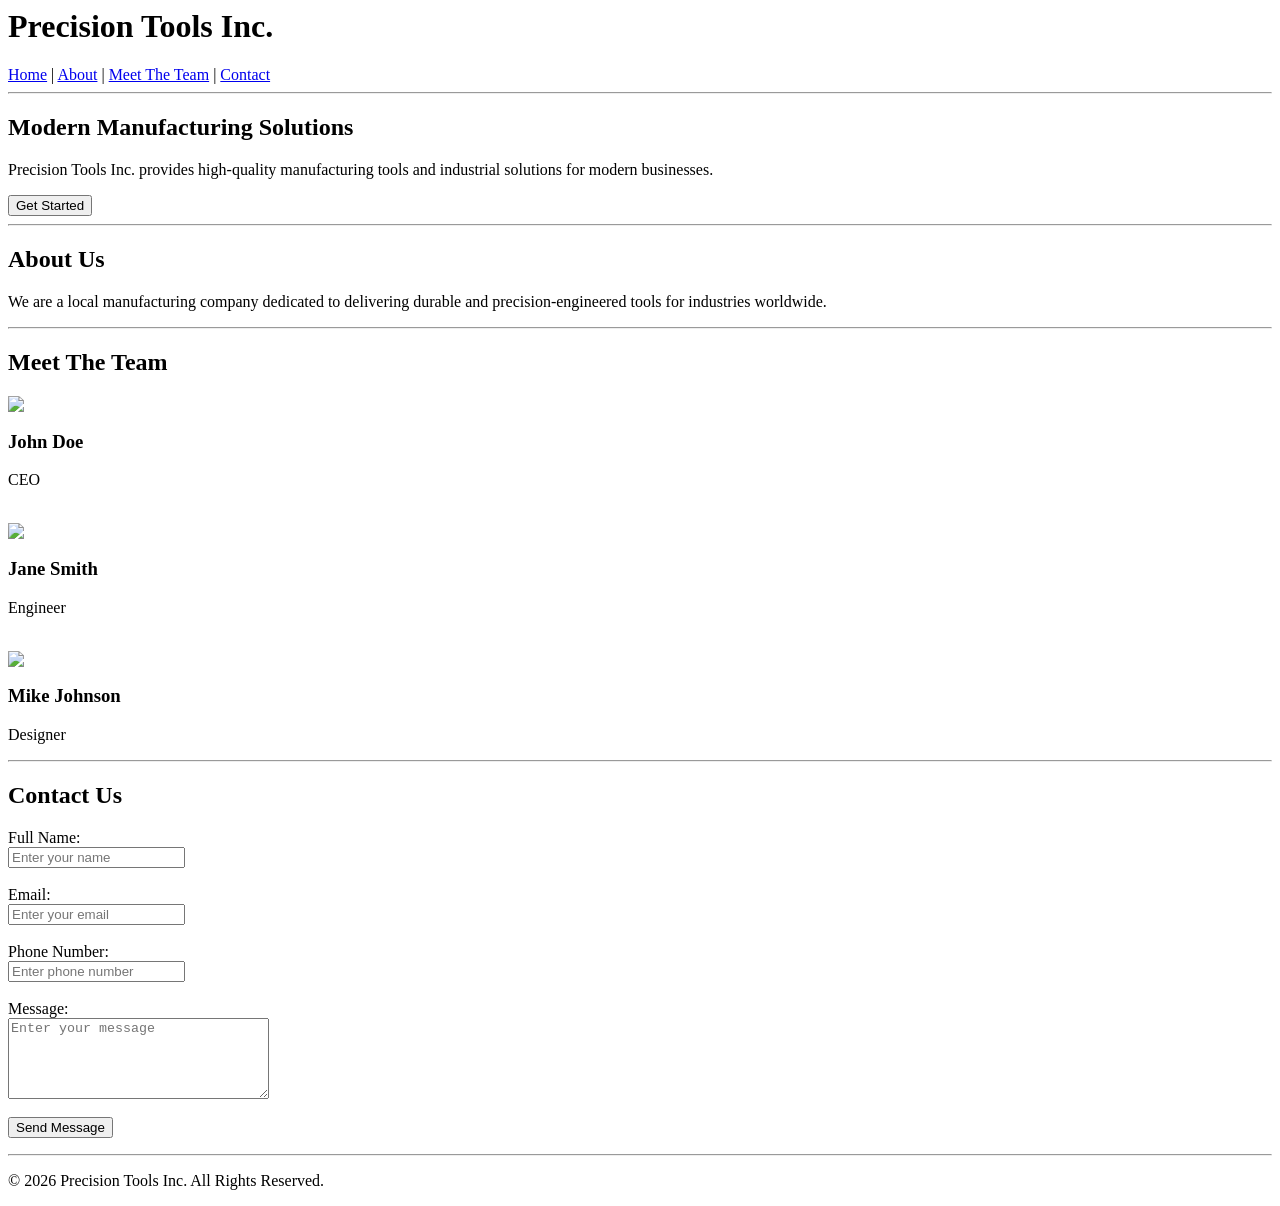
==== index.html @ b88c8ef5 "Rename wd 1 to index.html" ====
<html>
<head>
    <meta charset="UTF-8">
    <meta name="viewport" content="width=device-width, initial-scale=1.0">
    <title>Precision Tools Inc.</title>

</head>

<body>

    <header>
        <h1>Precision Tools Inc.</h1>

        <nav>
            <a href="#home">Home</a> |
            <a href="#about">About</a> |
            <a href="#team">Meet The Team</a> |
            <a href="#contact">Contact</a>
        </nav>

        <hr>
    </header>

    <section id="home">

        <h2>Modern Manufacturing Solutions</h2>

        <p>
            Precision Tools Inc. provides high-quality manufacturing
            tools and industrial solutions for modern businesses.
        </p>

        <button>Get Started</button>

        <hr>

    </section>

    <section id="about">

        <h2>About Us</h2>

        <p>
            We are a local manufacturing company dedicated to
            delivering durable and precision-engineered tools
            for industries worldwide.
        </p>

        <hr>

    </section>

    <section id="team">

        <h2>Meet The Team</h2>

        <div>
          <img src="https://encrypted-tbn0.gstatic.com/images?q=tbn:ANd9GcTR77_Y0Na_t_INY7YJegDvc7WeaTOnIFkyVw&s">
            <h3>John Doe</h3>
            <p>CEO</p>
        </div>

        <br>

      
        <div>
          <img src="https://media.defense.gov/2019/Feb/13/2002089515/-1/-1/0/180709-A-SP580-001.JPG">
            <h3>Jane Smith</h3>
            <p>Engineer</p>
        </div>

        <br>

     
        <div>
           <img src="https://media.licdn.com/dms/image/v2/C4D03AQE9Fg2rJ3OIpQ/profile-displayphoto-shrink_200_200/profile-displayphoto-shrink_200_200/0/1623489924746?e=2147483647&v=beta&t=s1oWcYId7-eG1q9XUMO9592VxvmCfJ2S2HQUgT_LqOU">
            <h3>Mike Johnson</h3>
            <p>Designer</p>
        </div>

        <hr>

    </section>

    <section id="contact">

        <h2>Contact Us</h2>

        <form>

            <label>Full Name:</label><br>
            <input type="text" placeholder="Enter your name" required>
            <br><br>

            <label>Email:</label><br>
            <input type="email" placeholder="Enter your email" required>
            <br><br>

            <label>Phone Number:</label><br>
            <input type="tel" placeholder="Enter phone number" required>
            <br><br>

            <label>Message:</label><br>
            <textarea rows="5" cols="30" placeholder="Enter your message"></textarea>
            <br><br>

            <input type="submit" value="Send Message">

        </form>

    </section>

    <hr>

   
    <footer>

        <p>
            © 2026 Precision Tools Inc. All Rights Reserved.
        </p>

    </footer>

</body>
</html>
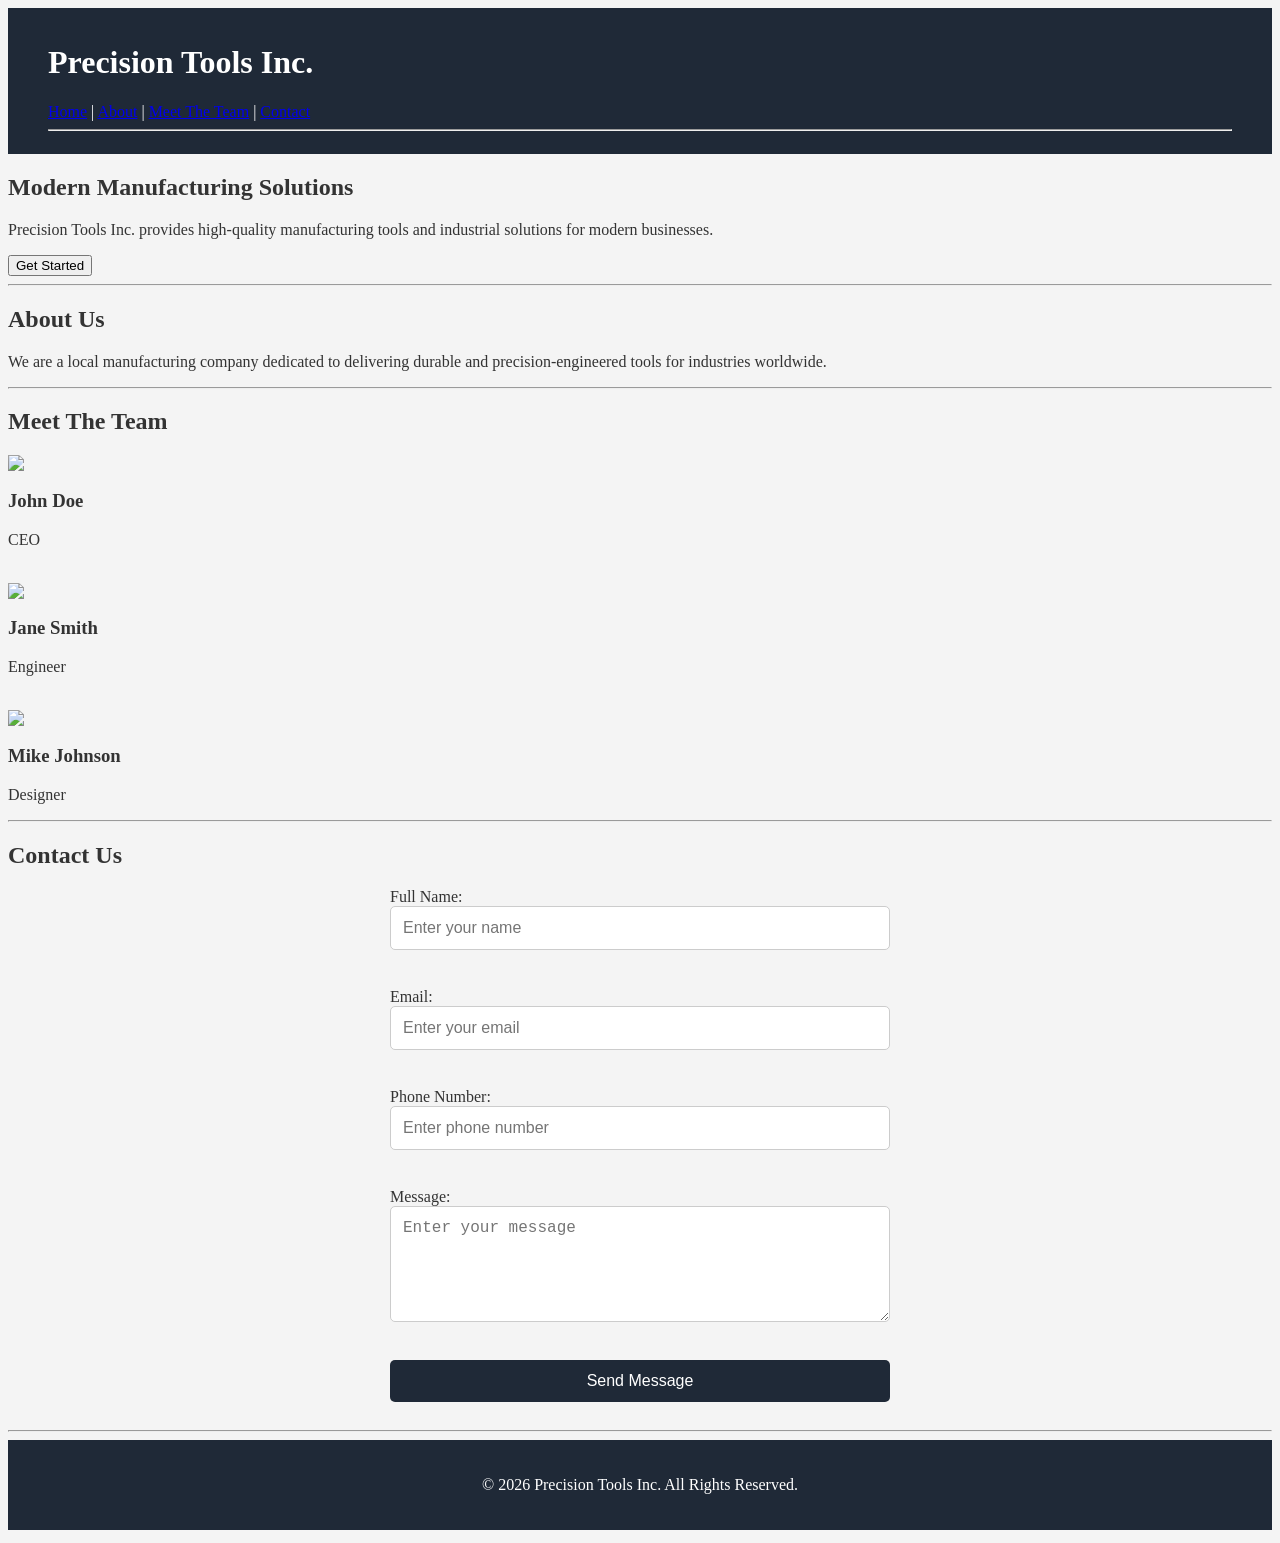
==== commit 506f7a6f: "Link CSS and JavaScript files in index.html Added links to external CSS and JavaScript files." ====
--- a/index.html
+++ b/index.html
@@ -3,6 +3,8 @@
     <meta charset="UTF-8">
     <meta name="viewport" content="width=device-width, initial-scale=1.0">
     <title>Precision Tools Inc.</title>
+     <link rel="stylesheet"href="style.css">
+     <link rel="stylesheet"href="script.js">
 
 </head>
 
--- a/style.css
+++ b/style.css
@@ -0,0 +1,344 @@
+<html>
+<head>
+    <meta charset="UTF-8">
+    <meta name="viewport" content="width=device-width, initial-scale=1.0">
+
+    <title>Precision Tools Inc.</title>
+
+    <style>
+
+        *{
+            margin:0;
+            padding:0;
+            box-sizing:border-box;
+            font-family:Arial, sans-serif;
+        }
+
+        body{
+            background:#f4f4f4;
+            color:#333;
+        }
+
+
+        header{
+            background:#1f2937;
+            color:white;
+            padding:15px 40px;
+            position:sticky;
+            top:0;
+        }
+
+        .navbar{
+            display:flex;
+            justify-content:space-between;
+            align-items:center;
+        }
+
+        .navbar h1{
+            font-size:28px;
+        }
+
+        .navbar ul{
+            list-style:none;
+            display:flex;
+        }
+
+        .navbar ul li{
+            margin-left:20px;
+        }
+
+        .navbar ul li a{
+            color:white;
+            text-decoration:none;
+            font-size:18px;
+        }
+
+        .navbar ul li a:hover{
+            color:#00bcd4;
+        }
+
+
+        .hero{
+            height:90vh;
+            background:linear-gradient(rgba(0,0,0,0.6),
+            rgba(0,0,0,0.6)),
+            url('https://images.unsplash.com/photo-1504307651254-35680f356dfd');
+            background-size:cover;
+            background-position:center;
+            color:white;
+            display:flex;
+            justify-content:center;
+            align-items:center;
+            text-align:center;
+            padding:20px;
+        }
+
+        .hero-content h2{
+            font-size:50px;
+            margin-bottom:20px;
+        }
+
+        .hero-content p{
+            font-size:20px;
+            margin-bottom:25px;
+        }
+
+        .hero-content button{
+            padding:12px 30px;
+            font-size:18px;
+            border:none;
+            background:#00bcd4;
+            color:white;
+            border-radius:5px;
+            cursor:pointer;
+        }
+
+        .hero-content button:hover{
+            background:#0097a7;
+      }
+
+        .about{
+            padding:60px 20px;
+            text-align:center;
+            background:white;
+        }
+
+        .about h2{
+            font-size:36px;
+            margin-bottom:20px;
+        }
+
+        .about p{
+            max-width:800px;
+            margin:auto;
+            font-size:18px;
+            line-height:1.8;
+        }
+
+        
+
+        .team{
+            padding:60px 20px;
+            background:#e5e7eb;
+            text-align:center;
+        }
+
+        .team h2{
+            font-size:36px;
+            margin-bottom:40px;
+        }
+
+        .team-container{
+            display:flex;
+            justify-content:center;
+            gap:30px;
+            flex-wrap:wrap;
+        }
+
+        .card{
+            background:white;
+            width:250px;
+            padding:25px;
+            border-radius:10px;
+            box-shadow:0 4px 10px rgba(0,0,0,0.2);
+        }
+
+        .card img{
+            width:100px;
+            height:100px;
+            border-radius:50%;
+            margin-bottom:15px;
+        }
+
+        .card h3{
+            margin-bottom:10px;
+        }
+
+        .card p{
+            color:gray;
+        }
+
+     
+
+        .contact{
+            padding:60px 20px;
+            background:white;
+            text-align:center;
+        }
+
+        .contact h2{
+            font-size:36px;
+            margin-bottom:30px;
+        }
+
+        form{
+            max-width:500px;
+            margin:auto;
+        }
+
+        input, textarea{
+            width:100%;
+            padding:12px;
+            margin-bottom:20px;
+            border:1px solid #ccc;
+            border-radius:5px;
+            font-size:16px;
+        }
+
+        input[type="submit"]{
+            background:#1f2937;
+            color:white;
+            border:none;
+            cursor:pointer;
+        }
+
+        input[type="submit"]:hover{
+            background:#00bcd4;
+        }
+
+        
+
+        footer{
+            background:#1f2937;
+            color:white;
+            text-align:center;
+            padding:20px;
+        }
+
+        
+
+        @media(max-width:768px){
+
+            .navbar{
+                flex-direction:column;
+            }
+
+            .navbar ul{
+                margin-top:10px;
+            }
+
+            .hero-content h2{
+                font-size:35px;
+            }
+
+            .team-container{
+                flex-direction:column;
+                align-items:center;
+            }
+        }
+
+    </style>
+
+</head>
+
+<body>
+
+   
+    <header>
+
+        <div class="navbar">
+
+            <h1>Precision Tools Inc.</h1>
+
+            <ul>
+                <li><a href="#home">Home</a></li>
+                <li><a href="#about">About</a></li>
+                <li><a href="#team">Team</a></li>
+                <li><a href="#contact">Contact</a></li>
+            </ul>
+
+        </div>
+
+    </header>
+
+
+    <section class="hero" id="home">
+
+        <div class="hero-content">
+
+            <h2>Modern Manufacturing Solutions</h2>
+
+            <p>
+                Delivering high-quality industrial tools and precision engineering services.
+            </p>
+
+            <button>Get Started</button>
+
+        </div>
+
+    </section>
+
+
+    <section class="about" id="about">
+
+        <h2>About Us</h2>
+
+        <p>
+            Precision Tools Inc. is a local manufacturing company focused on
+            innovation, quality, and customer satisfaction. We provide durable
+            tools and modern engineering solutions for industries worldwide.
+        </p>
+
+    </section>
+
+    
+    <section class="team" id="team">
+
+        <h2>Meet The Team</h2>
+
+        <div class="team-container">
+
+            <div class="card">
+                <img src="https://encrypted-tbn0.gstatic.com/images?q=tbn:ANd9GcTR77_Y0Na_t_INY7YJegDvc7WeaTOnIFkyVw&s">
+                <h3>John Doe</h3>
+                <p>CEO</p>
+            </div>
+
+            <div class="card">
+                <img src="https://media.defense.gov/2019/Feb/13/2002089515/-1/-1/0/180709-A-SP580-001.JPG">
+                <h3>Jane Smith</h3>
+                <p>Engineer</p>
+            </div>
+
+            <div class="card">
+                <img src="https://media.licdn.com/dms/image/v2/C4D03AQE9Fg2rJ3OIpQ/profile-displayphoto-shrink_200_200/profile-displayphoto-shrink_200_200/0/1623489924746?e=2147483647&v=beta&t=s1oWcYId7-eG1q9XUMO9592VxvmCfJ2S2HQUgT_LqOU">
+                <h3>Mike Johnson</h3>
+                <p>Designer</p>
+            </div>
+
+        </div>
+
+    </section>
+
+   
+    <section class="contact" id="contact">
+
+        <h2>Contact Us</h2>
+
+        <form>
+
+            <input type="text" placeholder="Enter Your Name" required>
+
+            <input type="email" placeholder="Enter Your Email" required>
+
+            <input type="tel" placeholder="Enter Phone Number" required>
+
+            <textarea rows="5" placeholder="Enter Your Message"></textarea>
+
+            <input type="submit" value="Send Message">
+
+        </form>
+
+    </section>
+
+   
+    <footer>
+
+        <p>
+            © 2026 Precision Tools Inc. | All Rights Reserved
+        </p>
+
+    </footer>
+
+</body>
+</html>
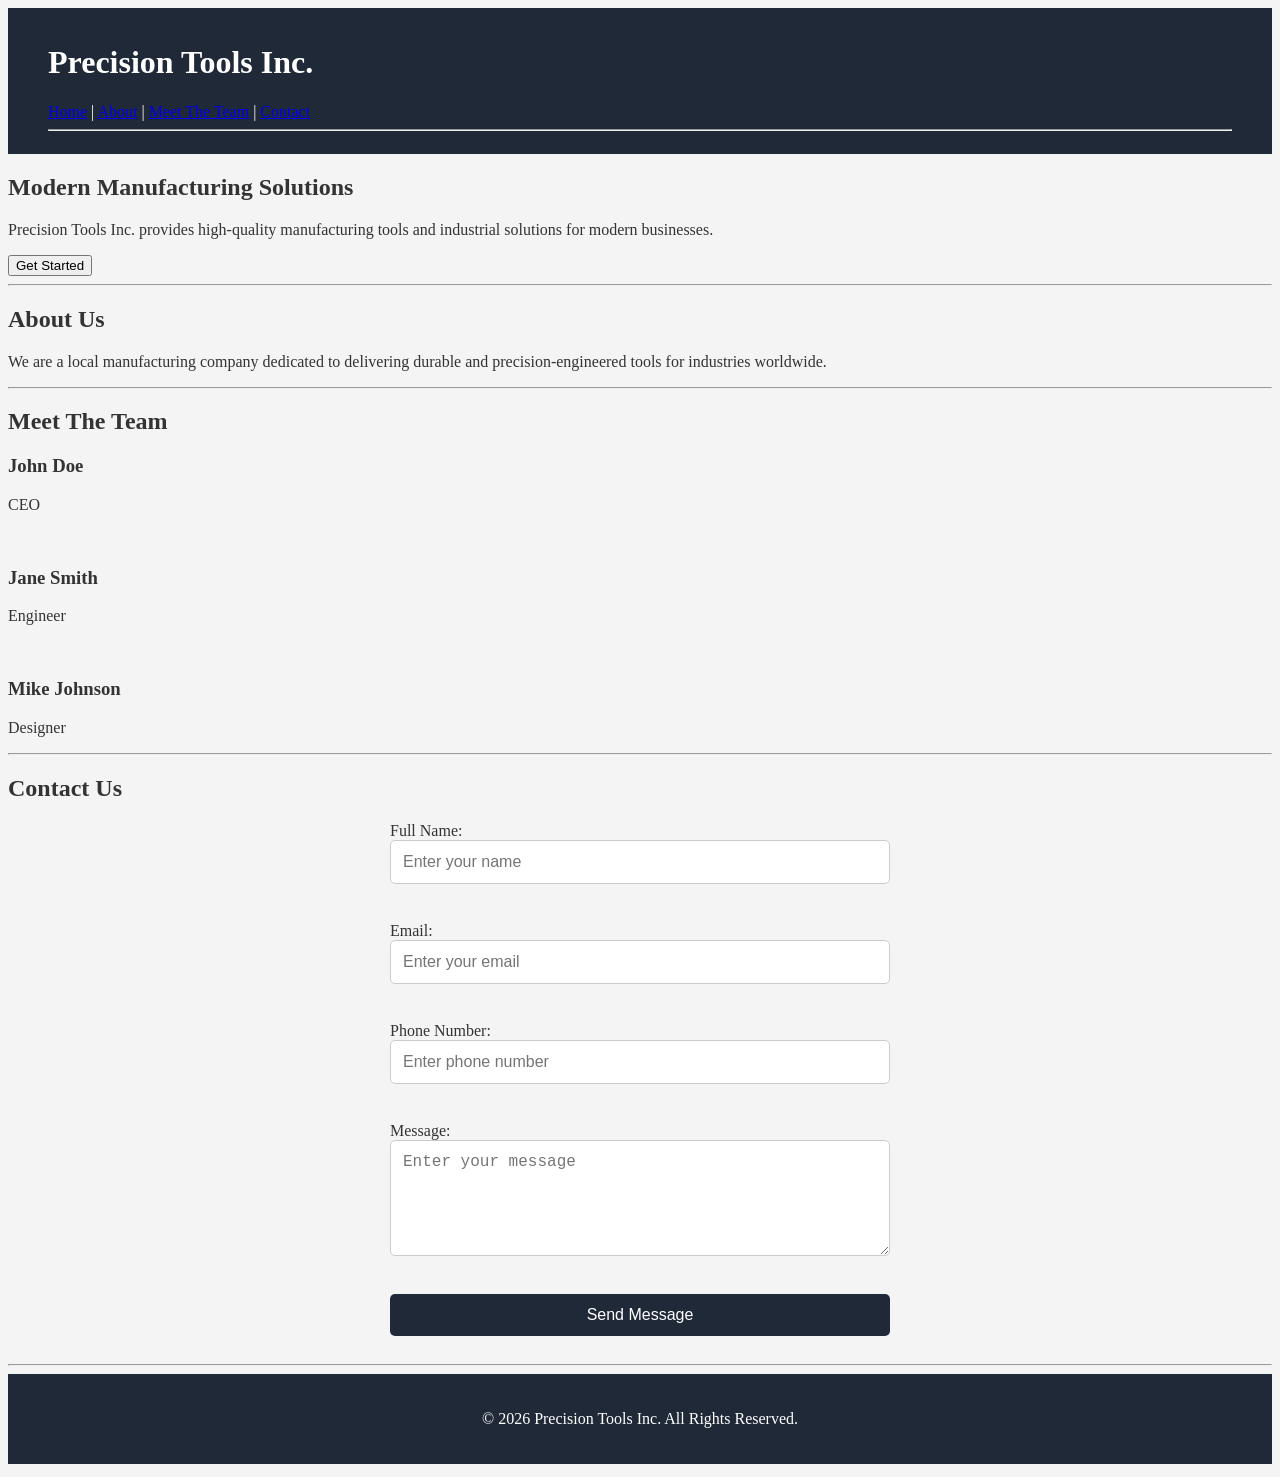
==== commit 51dbc5a2: "Remove image tags for team members" ====
--- a/index.html
+++ b/index.html
@@ -57,7 +57,7 @@
         <h2>Meet The Team</h2>
 
         <div>
-          <img src="https://encrypted-tbn0.gstatic.com/images?q=tbn:ANd9GcTR77_Y0Na_t_INY7YJegDvc7WeaTOnIFkyVw&s">
+         
             <h3>John Doe</h3>
             <p>CEO</p>
         </div>
@@ -66,7 +66,7 @@
 
       
         <div>
-          <img src="https://media.defense.gov/2019/Feb/13/2002089515/-1/-1/0/180709-A-SP580-001.JPG">
+         
             <h3>Jane Smith</h3>
             <p>Engineer</p>
         </div>
@@ -75,7 +75,7 @@
 
      
         <div>
-           <img src="https://media.licdn.com/dms/image/v2/C4D03AQE9Fg2rJ3OIpQ/profile-displayphoto-shrink_200_200/profile-displayphoto-shrink_200_200/0/1623489924746?e=2147483647&v=beta&t=s1oWcYId7-eG1q9XUMO9592VxvmCfJ2S2HQUgT_LqOU">
+          
             <h3>Mike Johnson</h3>
             <p>Designer</p>
         </div>
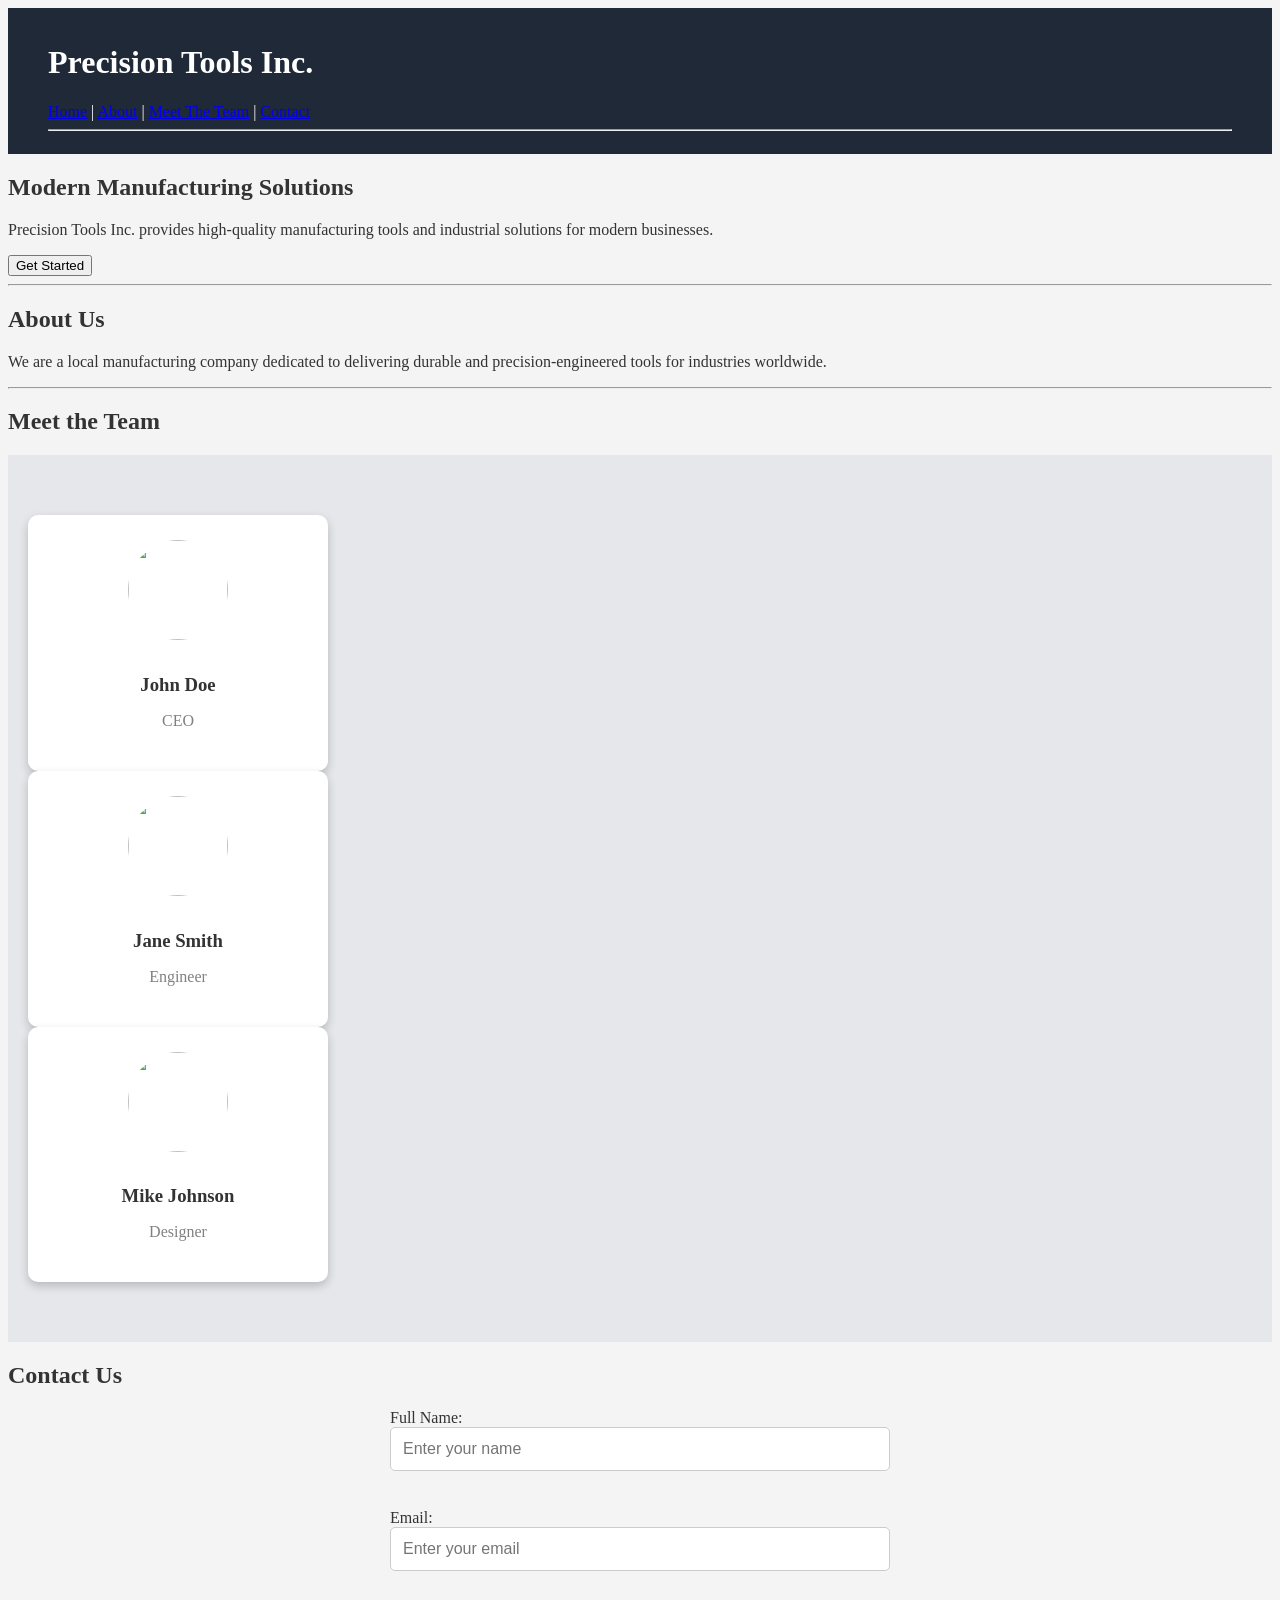
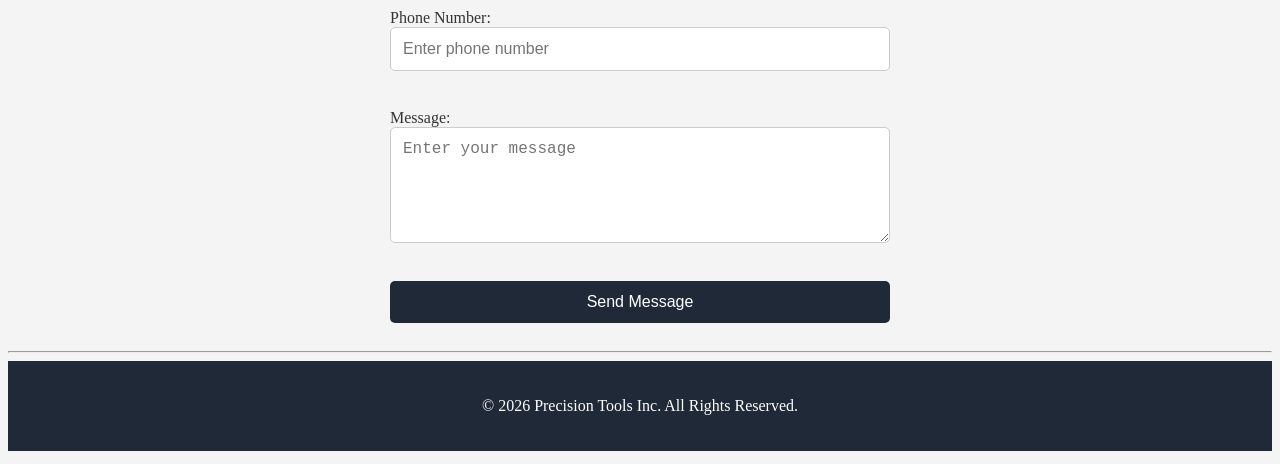
==== commit a50c38cc: "Refactor team section to use card layout" ====
--- a/index.html
+++ b/index.html
@@ -54,35 +54,27 @@
 
     <section id="team">
 
-        <h2>Meet The Team</h2>
+        <h2>Meet the Team</h2>
+  <div class="team">
+    <div class="card">
+      <img src="https://encrypted-tbn0.gstatic.com/images?q=tbn:ANd9GcTR77_Y0Na_t_INY7YJegDvc7WeaTOnIFkyVw&s">
+      <h3>John Doe</h3>
+      <p>CEO</p>
+    </div>
 
-        <div>
-         
-            <h3>John Doe</h3>
-            <p>CEO</p>
-        </div>
+    <div class="card">
+      <img src="https://media.defense.gov/2019/Feb/13/2002089515/-1/-1/0/180709-A-SP580-001.JPG">
+      <h3>Jane Smith</h3>
+      <p>Engineer</p>
+    </div>
 
-        <br>
-
-      
-        <div>
-         
-            <h3>Jane Smith</h3>
-            <p>Engineer</p>
-        </div>
-
-        <br>
-
-     
-        <div>
-          
-            <h3>Mike Johnson</h3>
-            <p>Designer</p>
-        </div>
-
-        <hr>
-
-    </section>
+    <div class="card">
+      <img src="https://media.licdn.com/dms/image/v2/C4D03AQE9Fg2rJ3OIpQ/profile-displayphoto-shrink_200_200/profile-displayphoto-shrink_200_200/0/1623489924746?e=2147483647&v=beta&t=s1oWcYId7-eG1q9XUMO9592VxvmCfJ2S2HQUgT_LqOU">
+      <h3>Mike Johnson</h3>
+      <p>Designer</p>
+    </div>
+  </div>
+</section>
 
     <section id="contact">
 
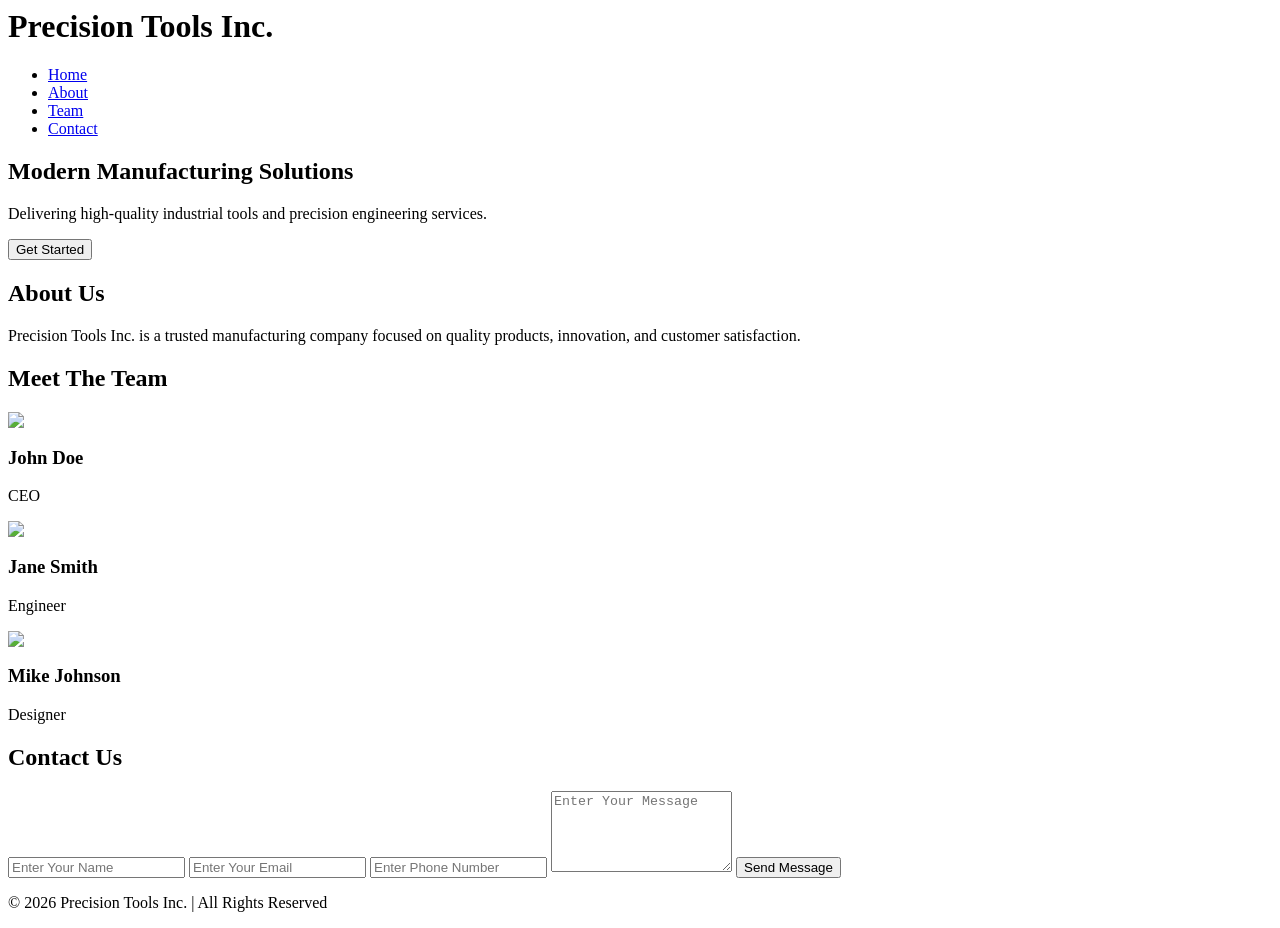
==== commit 1679245f: "Refactor index.html structure and content" ====
--- a/index.html
+++ b/index.html
@@ -2,118 +2,128 @@
 <head>
     <meta charset="UTF-8">
     <meta name="viewport" content="width=device-width, initial-scale=1.0">
+
     <title>Precision Tools Inc.</title>
-     <link rel="stylesheet"href="style.css">
-     <link rel="stylesheet"href="script.js">
+    
 
-</head>
+
+    </head>
 
 <body>
 
+    
+
     <header>
-        <h1>Precision Tools Inc.</h1>
 
-        <nav>
-            <a href="#home">Home</a> |
-            <a href="#about">About</a> |
-            <a href="#team">Meet The Team</a> |
-            <a href="#contact">Contact</a>
-        </nav>
+        <div class="navbar">
 
-        <hr>
+            <h1>Precision Tools Inc.</h1>
+
+            <ul>
+                <li><a href="#home">Home</a></li>
+                <li><a href="#about">About</a></li>
+                <li><a href="#team">Team</a></li>
+                <li><a href="#contact">Contact</a></li>
+            </ul>
+
+        </div>
+
     </header>
 
-    <section id="home">
+   
 
-        <h2>Modern Manufacturing Solutions</h2>
+    <section class="hero" id="home">
 
-        <p>
-            Precision Tools Inc. provides high-quality manufacturing
-            tools and industrial solutions for modern businesses.
-        </p>
+        <div class="hero-content">
 
-        <button>Get Started</button>
+            <h2>Modern Manufacturing Solutions</h2>
 
-        <hr>
+            <p>
+                Delivering high-quality industrial tools and precision engineering services.
+            </p>
+
+            <button onclick="showMessage()">Get Started</button>
+
+        </div>
 
     </section>
 
-    <section id="about">
+    
+
+    <section class="about" id="about">
 
         <h2>About Us</h2>
 
         <p>
-            We are a local manufacturing company dedicated to
-            delivering durable and precision-engineered tools
-            for industries worldwide.
+            Precision Tools Inc. is a trusted manufacturing company
+            focused on quality products, innovation, and customer satisfaction.
         </p>
-
-        <hr>
 
     </section>
 
-    <section id="team">
+    
 
-        <h2>Meet the Team</h2>
-  <div class="team">
-    <div class="card">
-      <img src="https://encrypted-tbn0.gstatic.com/images?q=tbn:ANd9GcTR77_Y0Na_t_INY7YJegDvc7WeaTOnIFkyVw&s">
-      <h3>John Doe</h3>
-      <p>CEO</p>
-    </div>
+    <section class="team" id="team">
 
-    <div class="card">
-      <img src="https://media.defense.gov/2019/Feb/13/2002089515/-1/-1/0/180709-A-SP580-001.JPG">
-      <h3>Jane Smith</h3>
-      <p>Engineer</p>
-    </div>
+        <h2>Meet The Team</h2>
 
-    <div class="card">
-      <img src="https://media.licdn.com/dms/image/v2/C4D03AQE9Fg2rJ3OIpQ/profile-displayphoto-shrink_200_200/profile-displayphoto-shrink_200_200/0/1623489924746?e=2147483647&v=beta&t=s1oWcYId7-eG1q9XUMO9592VxvmCfJ2S2HQUgT_LqOU">
-      <h3>Mike Johnson</h3>
-      <p>Designer</p>
-    </div>
-  </div>
-</section>
+        <div class="team-container">
 
-    <section id="contact">
+            <div class="card">
+                <img src="https://encrypted-tbn0.gstatic.com/images?q=tbn:ANd9GcTR77_Y0Na_t_INY7YJegDvc7WeaTOnIFkyVw&s">
+                <h3>John Doe</h3>
+                <p>CEO</p>
+            </div>
+
+            <div class="card">
+                <img src="https://media.defense.gov/2019/Feb/13/2002089515/-1/-1/0/180709-A-SP580-001.JPG">
+                <h3>Jane Smith</h3>
+                <p>Engineer</p>
+            </div>
+
+            <div class="card">
+                <img src="https://media.licdn.com/dms/image/v2/C4D03AQE9Fg2rJ3OIpQ/profile-displayphoto-shrink_200_200/profile-displayphoto-shrink_200_200/0/1623489924746?e=2147483647&v=beta&t=s1oWcYId7-eG1q9XUMO9592VxvmCfJ2S2HQUgT_LqOU">
+                <h3>Mike Johnson</h3>
+                <p>Designer</p>
+            </div>
+
+        </div>
+
+    </section>
+
+   
+
+    <section class="contact" id="contact">
 
         <h2>Contact Us</h2>
 
-        <form>
+        <form id="contactForm">
 
-            <label>Full Name:</label><br>
-            <input type="text" placeholder="Enter your name" required>
-            <br><br>
+            <input type="text" id="name" placeholder="Enter Your Name">
 
-            <label>Email:</label><br>
-            <input type="email" placeholder="Enter your email" required>
-            <br><br>
+            <input type="email" id="email" placeholder="Enter Your Email">
 
-            <label>Phone Number:</label><br>
-            <input type="tel" placeholder="Enter phone number" required>
-            <br><br>
+            <input type="tel" id="phone" placeholder="Enter Phone Number">
 
-            <label>Message:</label><br>
-            <textarea rows="5" cols="30" placeholder="Enter your message"></textarea>
-            <br><br>
+            <textarea id="msg" rows="5" placeholder="Enter Your Message"></textarea>
 
             <input type="submit" value="Send Message">
+
+            <p id="message"></p>
 
         </form>
 
     </section>
 
-    <hr>
+   
 
-   
     <footer>
 
         <p>
-            © 2026 Precision Tools Inc. All Rights Reserved.
+            © 2026 Precision Tools Inc. | All Rights Reserved
         </p>
 
     </footer>
+    </body>
 
-</body>
 </html>
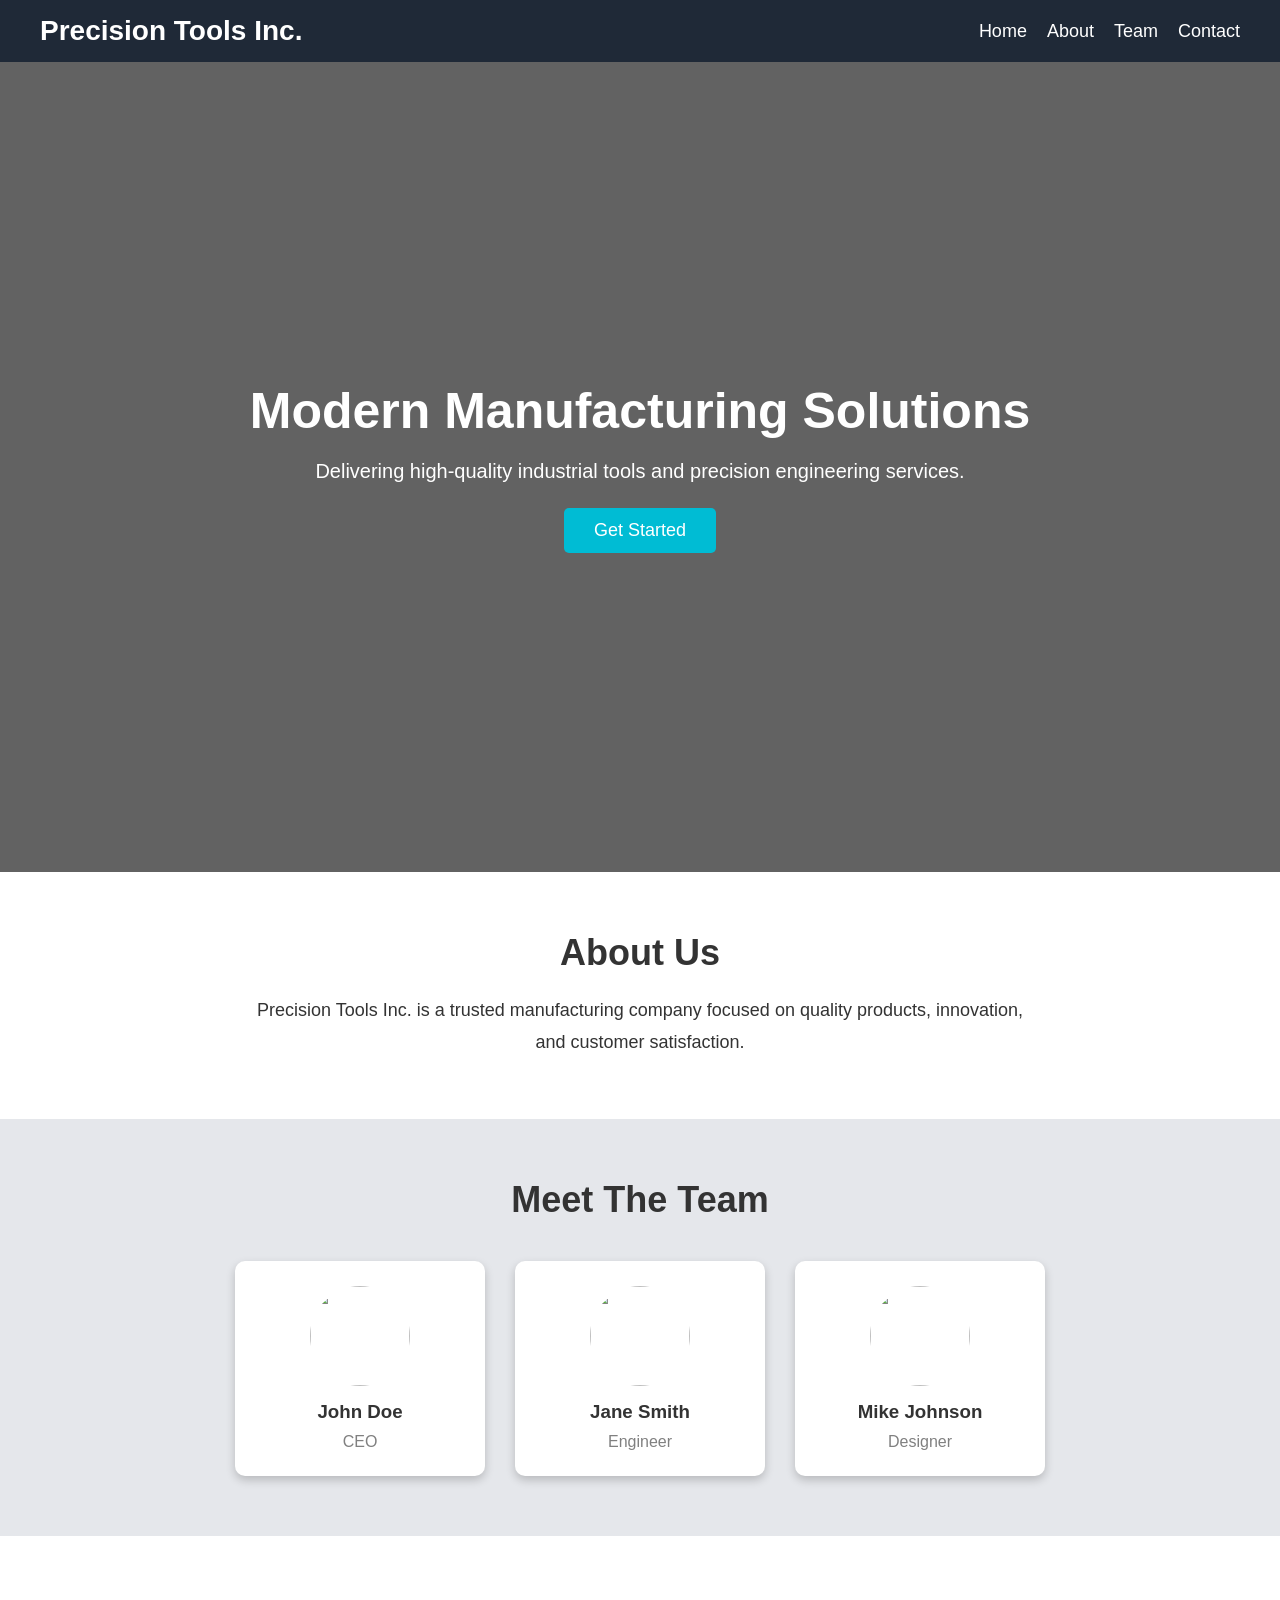
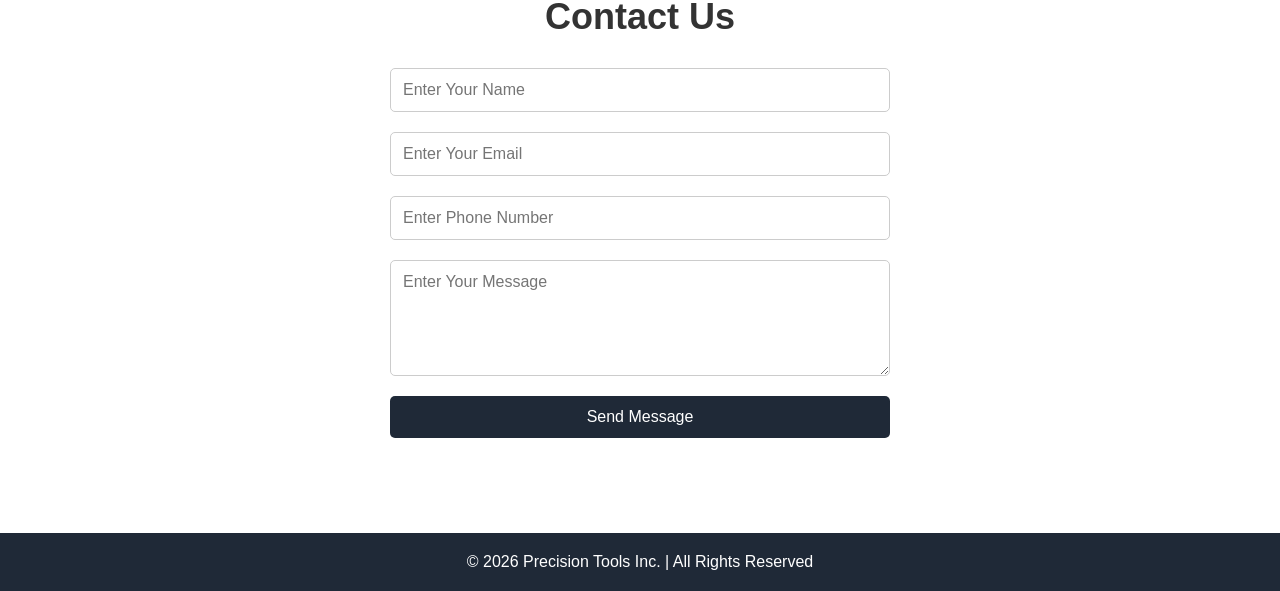
==== commit 65dd81e5: "Link CSS and JS files in index.html Added stylesheet and script links to the HTML head." ====
--- a/index.html
+++ b/index.html
@@ -4,6 +4,8 @@
     <meta name="viewport" content="width=device-width, initial-scale=1.0">
 
     <title>Precision Tools Inc.</title>
+    <link rel="stylesheet"href="style.css">
+    <link rel="stylesheet"href="script.js">
     
 
 
--- a/style.css
+++ b/style.css
@@ -0,0 +1,234 @@
+*{
+            margin:0;
+            padding:0;
+            box-sizing:border-box;
+            font-family:Arial, sans-serif;
+        }
+
+        body{
+            background:#f4f4f4;
+            color:#333;
+        }
+
+       
+
+        header{
+            background:#1f2937;
+            color:white;
+            padding:15px 40px;
+            position:sticky;
+            top:0;
+            z-index:1000;
+        }
+
+        .navbar{
+            display:flex;
+            justify-content:space-between;
+            align-items:center;
+        }
+
+        .navbar h1{
+            font-size:28px;
+        }
+
+        .navbar ul{
+            list-style:none;
+            display:flex;
+        }
+
+        .navbar ul li{
+            margin-left:20px;
+        }
+
+        .navbar ul li a{
+            text-decoration:none;
+            color:white;
+            font-size:18px;
+        }
+
+        .navbar ul li a:hover{
+            color:#00bcd4;
+        }
+
+      
+
+        .hero{
+            height:90vh;
+            background:linear-gradient(rgba(0,0,0,0.6),
+            rgba(0,0,0,0.6)),
+            url('https://images.unsplash.com/photo-1504307651254-35680f356dfd');
+            background-size:cover;
+            background-position:center;
+            display:flex;
+            justify-content:center;
+            align-items:center;
+            text-align:center;
+            color:white;
+            padding:20px;
+        }
+
+        .hero-content h2{
+            font-size:50px;
+            margin-bottom:20px;
+        }
+
+        .hero-content p{
+            font-size:20px;
+            margin-bottom:25px;
+        }
+
+        .hero-content button{
+            padding:12px 30px;
+            border:none;
+            background:#00bcd4;
+            color:white;
+            font-size:18px;
+            border-radius:5px;
+            cursor:pointer;
+        }
+
+        .hero-content button:hover{
+            background:#0097a7;
+        }
+
+        /* About */
+
+        .about{
+            padding:60px 20px;
+            text-align:center;
+            background:white;
+        }
+
+        .about h2{
+            font-size:36px;
+            margin-bottom:20px;
+        }
+
+        .about p{
+            max-width:800px;
+            margin:auto;
+            line-height:1.8;
+            font-size:18px;
+        }
+
+       
+
+        .team{
+            padding:60px 20px;
+            background:#e5e7eb;
+            text-align:center;
+        }
+
+        .team h2{
+            font-size:36px;
+            margin-bottom:40px;
+        }
+
+        .team-container{
+            display:flex;
+            justify-content:center;
+            gap:30px;
+            flex-wrap:wrap;
+        }
+
+        .card{
+            background:white;
+            width:250px;
+            padding:25px;
+            border-radius:10px;
+            box-shadow:0 4px 10px rgba(0,0,0,0.2);
+            transition:0.3s;
+        }
+
+        .card:hover{
+            transform:translateY(-10px);
+        }
+
+        .card img{
+            width:100px;
+            height:100px;
+            border-radius:50%;
+            margin-bottom:15px;
+        }
+
+        .card h3{
+            margin-bottom:10px;
+        }
+
+        .card p{
+            color:gray;
+        }
+
+        
+
+        .contact{
+            padding:60px 20px;
+            text-align:center;
+            background:white;
+        }
+
+        .contact h2{
+            font-size:36px;
+            margin-bottom:30px;
+        }
+
+        form{
+            max-width:500px;
+            margin:auto;
+        }
+
+        input, textarea{
+            width:100%;
+            padding:12px;
+            margin-bottom:20px;
+            border:1px solid #ccc;
+            border-radius:5px;
+            font-size:16px;
+        }
+
+        input[type="submit"]{
+            background:#1f2937;
+            color:white;
+            border:none;
+            cursor:pointer;
+        }
+
+        input[type="submit"]:hover{
+            background:#00bcd4;
+        }
+
+        #message{
+            margin-top:15px;
+            font-weight:bold;
+        }
+
+       
+
+        footer{
+            background:#1f2937;
+            color:white;
+            text-align:center;
+            padding:20px;
+        }
+
+        
+
+        @media(max-width:768px){
+
+            .navbar{
+                flex-direction:column;
+            }
+
+            .navbar ul{
+                margin-top:10px;
+            }
+
+            .hero-content h2{
+                font-size:35px;
+            }
+
+            .team-container{
+                flex-direction:column;
+                align-items:center;
+            }
+        }
